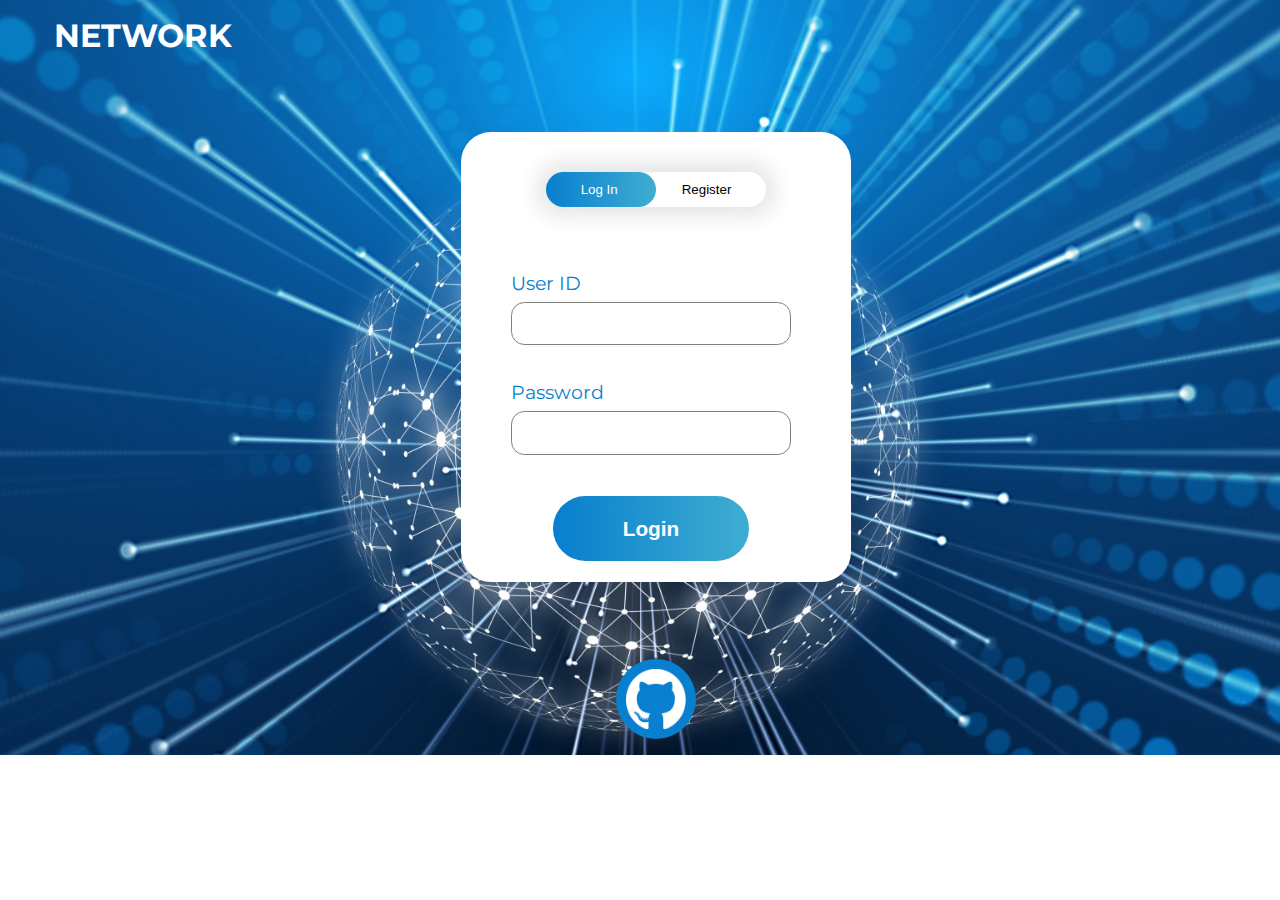
==== index.html @ b32338b7 "login and register semi work" ====
<!DOCTYPE html>
<html lang="en">
<head>
    <meta charset="UTF-8">
    <meta http-equiv="X-UA-Compatible" content="IE=edge">
    <meta name="viewport" content="width=device-width, initial-scale=1.0">
    <title>Document</title>
    <script type="text/javascript" src="js/code.js"></script>
    <script type="text/javascript" src="js/md5.js"></script>
    <link rel="stylesheet" href="css/main.css">
</head>

<body>
    <div class="app">
        <header>
            <a href="#0" id="network">Network</a>
        </header>

        <div id="form-container" class="form-container">
            <div class="button-box">
                <div id="btn"></div>
                <button type="button" id="toggle-login" class="toggle-btn" onclick="login()">Log In</button>
                <button type="button" id="toggle-register" class="toggle-btn" onclick="register()">Register</button>
            </div>

            <form id="login" class="input-group" action="">
                <label for="Username">User ID</label>
                <input type="text" name="username" id="loginUsername">

                <label for="Password">Password</label>
                <input type="text" name="password" id="loginPassword">

                <input type="submit" value="Login" onclick="doLogin()">
                <span class="text" id="loginResult" ></span>
            </form>

            <form id="register" class="input-group" action="">
                <label for="First Name">First Name</label>
                <input type="text" name="nameFirst" id="registerNameFirst">

                <label for="Last Name">Last Name</label>
                <input type="text" name="nameLast" id="registerNameLast

                <label for="Username">User ID</label>
                <input type="text" name="username" id="registerUsername">

                <label for="Password">Password</label>
                <input type="text" name="password" id="registerPassword">

                <input type="submit" value="Register" onclick="doRegister()">
                <span class="text" id="signUpResult"></span>
            </form>
        </div>

        <footer>
            <a href="https://github.com/DylanEngle/COP4331-POOSD-Group16" id="githubLink"><img src="images/github.png" id="githubImage"></a>
        </footer>
    </div>

    <script>
        var x = document.getElementById("login");
        var y = document.getElementById("register");
        var z = document.getElementById("btn");

        var form = document.getElementById("form-container");
        var log = document.getElementById("toggle-login");
        var reg = document.getElementById("toggle-register");


        function register() {
            x.style.left = "-400px";
            y.style.left = "50px";
            z.style.left = "110px";
            form.style.height = "660px";
            reg.style.color = "white";
            log.style.color = "black";
        }

        function login() {
            x.style.left = "50px";
            y.style.left = "450px";
            z.style.left = "0px";
            form.style.height = "440px"
            reg.style.color = "black";
            log.style.color = "white";
        }
    </script>
</body>
</html>
---- css/main.css ----
@import url('https://fonts.googleapis.com/css2?family=Montserrat:wght@400;700&display=swap');

body {
    font-family: 'Montserrat', sans-serif;
    margin: 0;
}

.app {
    height: 100%;
    width: 100%;
    background-image: url('../images/network.jpeg');
    background-position: center;
    background-size: cover;
    background-attachment: fixed;
    text-align: center;
    padding: 1em;
}


#network {
    color: white;
    text-decoration: none;
    font-weight: bold;
    font-size: 2rem;
    text-transform: uppercase;
}

footer {
    position: relative;
    margin-right: auto;
    margin-left: auto;
    background-color: #087FCF;
    height: 80px;
    width: 80px;
    border-radius: 99px;
}

#githubImage{
    position: relative;
    top: 10px;
    width: 60px;
    height: 60px;
}

.form-container {
    width: 380px;
    position: relative;
    background-color: #fff;
    margin: 6% auto;
    padding: 5px;
    border-radius: 30px;
    overflow: hidden;
    transition: .5s;
    text-align: center;
}

.button-box {
    width: 220px;
    margin: 35px auto;
    position: relative;
    z-index: 10;
    box-shadow: 0 0 20px 10px #2e2e2e1f;
    border-radius: 30px;
}

.toggle-btn {
    padding: 10px 30px;
    cursor: pointer;
    background: transparent;
    border: 0;
    outline: none;
    position: relative;
}

#btn {
    top: 0;
    left: 0;
    position: absolute;
    width: 110px;
    height: 100%;
    background: linear-gradient(to right, #087FCF, #3fadd1);
    border-radius: 30px;
    transition: .5s;
}

.input-group {
    top: 120px;
    position: absolute;
    width: 280px;
    transition: .5s
}

label {
    color: #087FCF;
    display: block;
    margin-top: 1em;
    font-size: 1.2em;
    text-align: left;
}

input[type = text] {
    border: 1px solid gray;
    width: 100%;
    padding: 1em;
    box-sizing: border-box;
    border-radius: 1em;
    margin-top: .5em;
    margin-bottom: 1.2em;
}

input[type = submit] {
    background: linear-gradient(to right, #087FCF, #3fadd1);
    border: none;
    width: 70%;
    color: white;
    font-weight: bold;
    margin-top: 1.2em;
    padding: 1em 0;
    border-radius: 50px;
    font-size: 1.3em;
    cursor: pointer;
}

#toggle-login {
    color: white;
}

#toggle-register {
    color: black;
}

#login {
    left: 50px;
}

#register {
    left: 450px;
}

#form-container {
    height: 440px;
}

@media (min-width: 930px) {
    header {
        text-align: left;
    }

    #network {
        margin-left: 1.2em;
    }
}
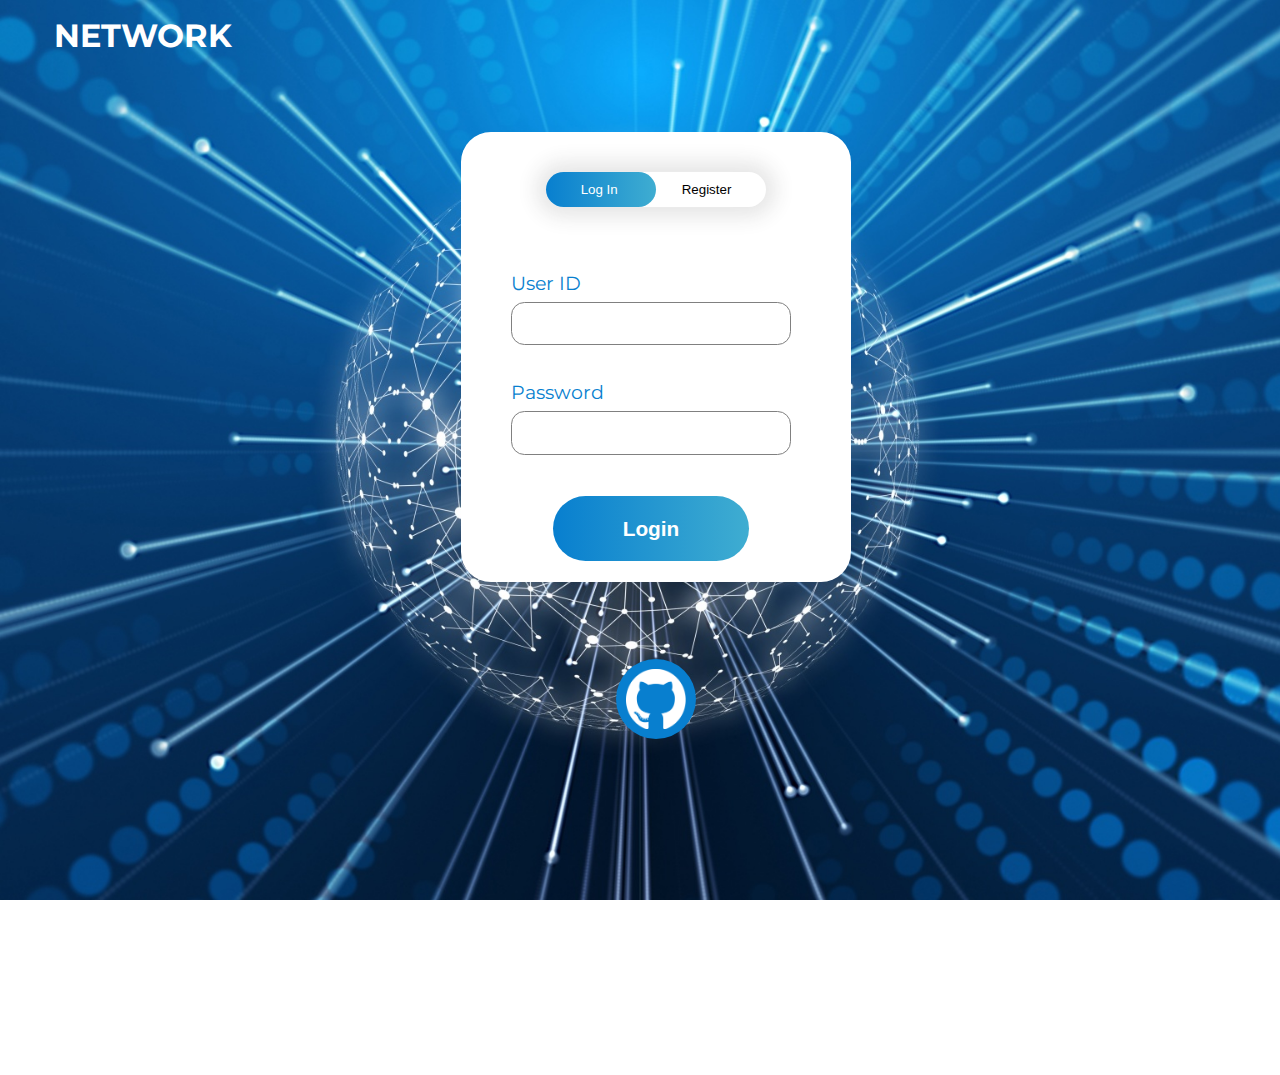
==== commit 763a7c14: "Removed Forms that were causing login issues" ====
--- a/index.html
+++ b/index.html
@@ -23,23 +23,23 @@
                 <button type="button" id="toggle-register" class="toggle-btn" onclick="register()">Register</button>
             </div>
 
-            <form id="login" class="input-group" action="">
+            <div id="login" class="input-group" action="">
                 <label for="Username">User ID</label>
                 <input type="text" name="username" id="loginUsername">
 
                 <label for="Password">Password</label>
                 <input type="text" name="password" id="loginPassword">
 
-                <input type="submit" value="Login" onclick="doLogin()">
+                <input type="button" value="Login" onclick="doLogin()">
                 <span class="text" id="loginResult" ></span>
-            </form>
+            </div>
 
-            <form id="register" class="input-group" action="">
+            <div id="register" class="input-group" action="">
                 <label for="First Name">First Name</label>
                 <input type="text" name="nameFirst" id="registerNameFirst">
 
                 <label for="Last Name">Last Name</label>
-                <input type="text" name="nameLast" id="registerNameLast
+                <input type="text" name="nameLast" id="registerNameLast">
 
                 <label for="Username">User ID</label>
                 <input type="text" name="username" id="registerUsername">
@@ -47,9 +47,9 @@
                 <label for="Password">Password</label>
                 <input type="text" name="password" id="registerPassword">
 
-                <input type="submit" value="Register" onclick="doRegister()">
+                <input type="button" value="Register" onclick="doRegister()">
                 <span class="text" id="signUpResult"></span>
-            </form>
+            </div>
         </div>
 
         <footer>
--- a/css/main.css
+++ b/css/main.css
@@ -3,10 +3,10 @@
 body {
     font-family: 'Montserrat', sans-serif;
     margin: 0;
+    min-height: 100%;
 }
 
 .app {
-    height: 100%;
     width: 100%;
     background-image: url('../images/network.jpeg');
     background-position: center;
@@ -15,7 +15,6 @@
     text-align: center;
     padding: 1em;
 }
-
 
 #network {
     color: white;
@@ -29,6 +28,7 @@
     position: relative;
     margin-right: auto;
     margin-left: auto;
+    margin-bottom: 20em;
     background-color: #087FCF;
     height: 80px;
     width: 80px;
@@ -108,7 +108,7 @@
     margin-bottom: 1.2em;
 }
 
-input[type = submit] {
+input[type = button] {
     background: linear-gradient(to right, #087FCF, #3fadd1);
     border: none;
     width: 70%;
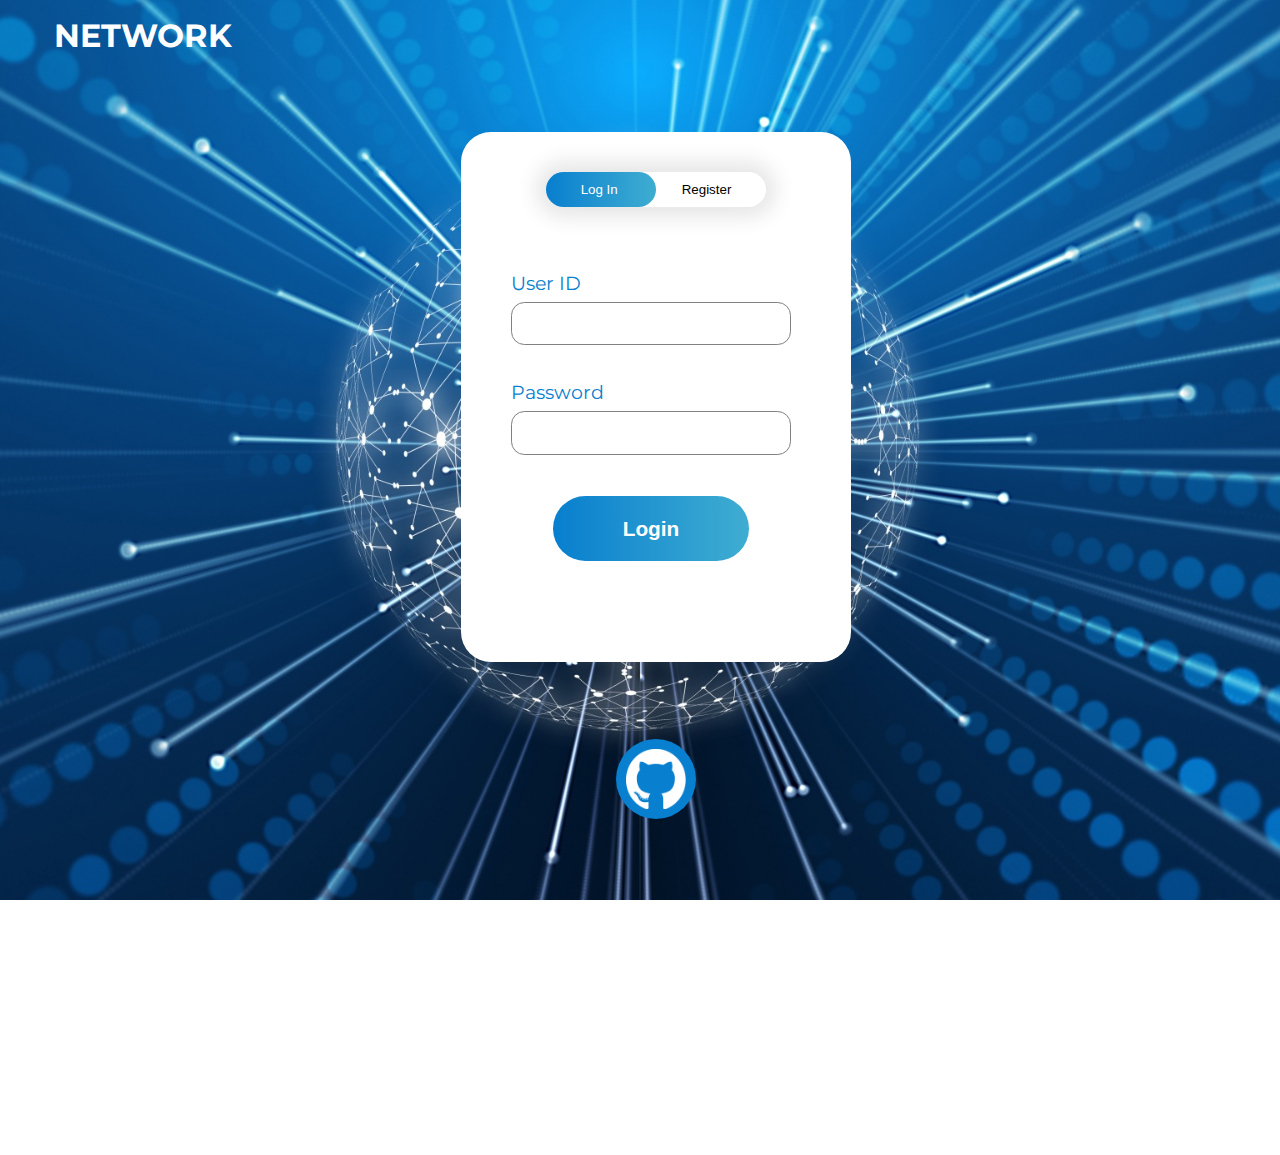
==== commit 786cb760: "Fixed Error on login pushing button out of container" ====
--- a/index.html
+++ b/index.html
@@ -4,10 +4,10 @@
     <meta charset="UTF-8">
     <meta http-equiv="X-UA-Compatible" content="IE=edge">
     <meta name="viewport" content="width=device-width, initial-scale=1.0">
-    <title>Document</title>
     <script type="text/javascript" src="js/code.js"></script>
     <script type="text/javascript" src="js/md5.js"></script>
     <link rel="stylesheet" href="css/main.css">
+    <title>Network</title>
 </head>
 
 <body>
@@ -24,31 +24,33 @@
             </div>
 
             <div id="login" class="input-group" action="">
+                <span class="text" id="loginResult" ></span>
                 <label for="Username">User ID</label>
                 <input type="text" name="username" id="loginUsername">
-
                 <label for="Password">Password</label>
-                <input type="text" name="password" id="loginPassword">
+                <input type="password" name="password" id="loginPassword">
 
                 <input type="button" value="Login" onclick="doLogin()">
-                <span class="text" id="loginResult" ></span>
             </div>
 
             <div id="register" class="input-group" action="">
+                <span class="text" id="signUpResult"></span>
                 <label for="First Name">First Name</label>
                 <input type="text" name="nameFirst" id="registerNameFirst">
 
                 <label for="Last Name">Last Name</label>
                 <input type="text" name="nameLast" id="registerNameLast">
 
-                <label for="Username">User ID</label>
-                <input type="text" name="username" id="registerUsername">
+                <label for="Username">Username</label>
+                <input type="text" name="username" id="registerUsername" onclick="showLoginReq()">
 
                 <label for="Password">Password</label>
-                <input type="text" name="password" id="registerPassword">
+                <input type="password" name="password" id="registerPassword" onclick="showPasswordReq()">
 
-                <input type="button" value="Register" onclick="doRegister()">
-                <span class="text" id="signUpResult"></span>
+                <div id="registerButtonBox">
+                    <input type="button" value="Register" onclick="doRegister()">
+                </div>
+                <div id="req"></div>
             </div>
         </div>
 
@@ -71,7 +73,7 @@
             x.style.left = "-400px";
             y.style.left = "50px";
             z.style.left = "110px";
-            form.style.height = "660px";
+            form.style.height = "1000px";
             reg.style.color = "white";
             log.style.color = "black";
         }
@@ -80,9 +82,17 @@
             x.style.left = "50px";
             y.style.left = "450px";
             z.style.left = "0px";
-            form.style.height = "440px"
+            form.style.height = "520px"
             reg.style.color = "black";
             log.style.color = "white";
+        }
+
+        function showLoginReq(){
+            document.getElementById("req").innerHTML = " <h3>Username must contain the following:</h3><ul><li>3 to 18 characters</li><li>At least one letter</li></ul>"
+        }
+
+        function showPasswordReq(){
+            document.getElementById("req").innerHTML = "<h3>Password must contain the following:</h3><ul><li>8 to 32 characters</li><li>At least one letter</li><li>At least one number</li><li>At least one special character</li></ul>"
         }
     </script>
 </body>
--- a/css/main.css
+++ b/css/main.css
@@ -108,6 +108,17 @@
     margin-bottom: 1.2em;
 }
 
+input[type = password] {
+    border: 1px solid gray;
+    width: 100%;
+    padding: 1em;
+    box-sizing: border-box;
+    border-radius: 1em;
+    margin-top: .5em;
+    margin-bottom: 1.2em;
+}
+
+
 input[type = button] {
     background: linear-gradient(to right, #087FCF, #3fadd1);
     border: none;
@@ -119,6 +130,11 @@
     border-radius: 50px;
     font-size: 1.3em;
     cursor: pointer;
+}
+
+#signUpResult {
+    position: relative;
+    top: 20px;
 }
 
 #toggle-login {
@@ -138,7 +154,7 @@
 }
 
 #form-container {
-    height: 440px;
+    height: 520px;
 }
 
 @media (min-width: 930px) {
